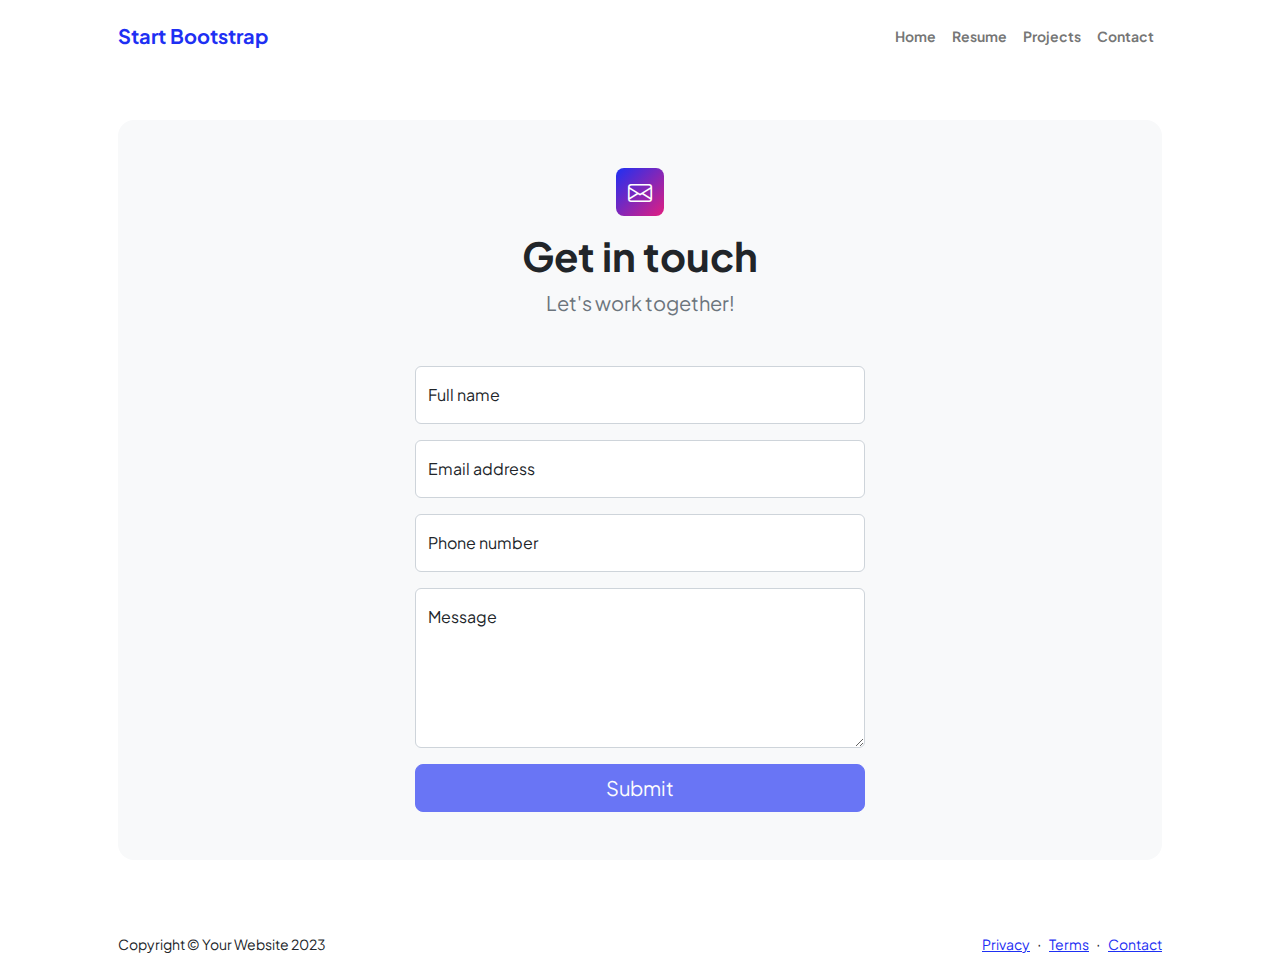
==== contact.html @ 64f983ca "template ausgesucht" ====
<!DOCTYPE html>
<html lang="en">
    <head>
        <meta charset="utf-8" />
        <meta name="viewport" content="width=device-width, initial-scale=1, shrink-to-fit=no" />
        <meta name="description" content />
        <meta name="author" content />
        <title>Modern Business - Start Bootstrap Template</title>
        <!-- Favicon-->
        <link rel="icon" type="image/x-icon" href="assets/favicon.ico" />
        <!-- Custom Google font-->
        <link rel="preconnect" href="https://fonts.googleapis.com" />
        <link rel="preconnect" href="https://fonts.gstatic.com" crossorigin />
        <link href="https://fonts.googleapis.com/css2?family=Plus+Jakarta+Sans:wght@100;200;300;400;500;600;700;800;900&amp;display=swap" rel="stylesheet" />
        <!-- Bootstrap icons-->
        <link href="https://cdn.jsdelivr.net/npm/bootstrap-icons@1.8.1/font/bootstrap-icons.css" rel="stylesheet" />
        <!-- Core theme CSS (includes Bootstrap)-->
        <link href="css/styles.css" rel="stylesheet" />
    </head>
    <body class="d-flex flex-column">
        <main class="flex-shrink-0">
            <!-- Navigation-->
            <nav class="navbar navbar-expand-lg navbar-light bg-white py-3">
                <div class="container px-5">
                    <a class="navbar-brand" href="index.html"><span class="fw-bolder text-primary">Start Bootstrap</span></a>
                    <button class="navbar-toggler" type="button" data-bs-toggle="collapse" data-bs-target="#navbarSupportedContent" aria-controls="navbarSupportedContent" aria-expanded="false" aria-label="Toggle navigation"><span class="navbar-toggler-icon"></span></button>
                    <div class="collapse navbar-collapse" id="navbarSupportedContent">
                        <ul class="navbar-nav ms-auto mb-2 mb-lg-0 small fw-bolder">
                            <li class="nav-item"><a class="nav-link" href="index.html">Home</a></li>
                            <li class="nav-item"><a class="nav-link" href="resume.html">Resume</a></li>
                            <li class="nav-item"><a class="nav-link" href="projects.html">Projects</a></li>
                            <li class="nav-item"><a class="nav-link" href="contact.html">Contact</a></li>
                        </ul>
                    </div>
                </div>
            </nav>
            <!-- Page content-->
            <section class="py-5">
                <div class="container px-5">
                    <!-- Contact form-->
                    <div class="bg-light rounded-4 py-5 px-4 px-md-5">
                        <div class="text-center mb-5">
                            <div class="feature bg-primary bg-gradient-primary-to-secondary text-white rounded-3 mb-3"><i class="bi bi-envelope"></i></div>
                            <h1 class="fw-bolder">Get in touch</h1>
                            <p class="lead fw-normal text-muted mb-0">Let's work together!</p>
                        </div>
                        <div class="row gx-5 justify-content-center">
                            <div class="col-lg-8 col-xl-6">
                                <!-- * * * * * * * * * * * * * * *-->
                                <!-- * * SB Forms Contact Form * *-->
                                <!-- * * * * * * * * * * * * * * *-->
                                <!-- This form is pre-integrated with SB Forms.-->
                                <!-- To make this form functional, sign up at-->
                                <!-- https://startbootstrap.com/solution/contact-forms-->
                                <!-- to get an API token!-->
                                <form id="contactForm" data-sb-form-api-token="API_TOKEN">
                                    <!-- Name input-->
                                    <div class="form-floating mb-3">
                                        <input class="form-control" id="name" type="text" placeholder="Enter your name..." data-sb-validations="required" />
                                        <label for="name">Full name</label>
                                        <div class="invalid-feedback" data-sb-feedback="name:required">A name is required.</div>
                                    </div>
                                    <!-- Email address input-->
                                    <div class="form-floating mb-3">
                                        <input class="form-control" id="email" type="email" placeholder="name@example.com" data-sb-validations="required,email" />
                                        <label for="email">Email address</label>
                                        <div class="invalid-feedback" data-sb-feedback="email:required">An email is required.</div>
                                        <div class="invalid-feedback" data-sb-feedback="email:email">Email is not valid.</div>
                                    </div>
                                    <!-- Phone number input-->
                                    <div class="form-floating mb-3">
                                        <input class="form-control" id="phone" type="tel" placeholder="(123) 456-7890" data-sb-validations="required" />
                                        <label for="phone">Phone number</label>
                                        <div class="invalid-feedback" data-sb-feedback="phone:required">A phone number is required.</div>
                                    </div>
                                    <!-- Message input-->
                                    <div class="form-floating mb-3">
                                        <textarea class="form-control" id="message" type="text" placeholder="Enter your message here..." style="height: 10rem" data-sb-validations="required"></textarea>
                                        <label for="message">Message</label>
                                        <div class="invalid-feedback" data-sb-feedback="message:required">A message is required.</div>
                                    </div>
                                    <!-- Submit success message-->
                                    <!---->
                                    <!-- This is what your users will see when the form-->
                                    <!-- has successfully submitted-->
                                    <div class="d-none" id="submitSuccessMessage">
                                        <div class="text-center mb-3">
                                            <div class="fw-bolder">Form submission successful!</div>
                                            To activate this form, sign up at
                                            <br />
                                            <a href="https://startbootstrap.com/solution/contact-forms">https://startbootstrap.com/solution/contact-forms</a>
                                        </div>
                                    </div>
                                    <!-- Submit error message-->
                                    <!---->
                                    <!-- This is what your users will see when there is-->
                                    <!-- an error submitting the form-->
                                    <div class="d-none" id="submitErrorMessage"><div class="text-center text-danger mb-3">Error sending message!</div></div>
                                    <!-- Submit Button-->
                                    <div class="d-grid"><button class="btn btn-primary btn-lg disabled" id="submitButton" type="submit">Submit</button></div>
                                </form>
                            </div>
                        </div>
                    </div>
                </div>
            </section>
        </main>
        <!-- Footer-->
        <footer class="bg-white py-4 mt-auto">
            <div class="container px-5">
                <div class="row align-items-center justify-content-between flex-column flex-sm-row">
                    <div class="col-auto"><div class="small m-0">Copyright &copy; Your Website 2023</div></div>
                    <div class="col-auto">
                        <a class="small" href="#!">Privacy</a>
                        <span class="mx-1">&middot;</span>
                        <a class="small" href="#!">Terms</a>
                        <span class="mx-1">&middot;</span>
                        <a class="small" href="#!">Contact</a>
                    </div>
                </div>
            </div>
        </footer>
        <!-- Bootstrap core JS-->
        <script src="https://cdn.jsdelivr.net/npm/bootstrap@5.2.3/dist/js/bootstrap.bundle.min.js"></script>
        <!-- Core theme JS-->
        <script src="js/scripts.js"></script>
        <!-- * * * * * * * * * * * * * * * * * * * * * * * * * * * * * * * * * * * * * * * *-->
        <!-- * *                               SB Forms JS                               * *-->
        <!-- * * Activate your form at https://startbootstrap.com/solution/contact-forms * *-->
        <!-- * * * * * * * * * * * * * * * * * * * * * * * * * * * * * * * * * * * * * * * *-->
        <script src="https://cdn.startbootstrap.com/sb-forms-latest.js"></script>
    </body>
</html>
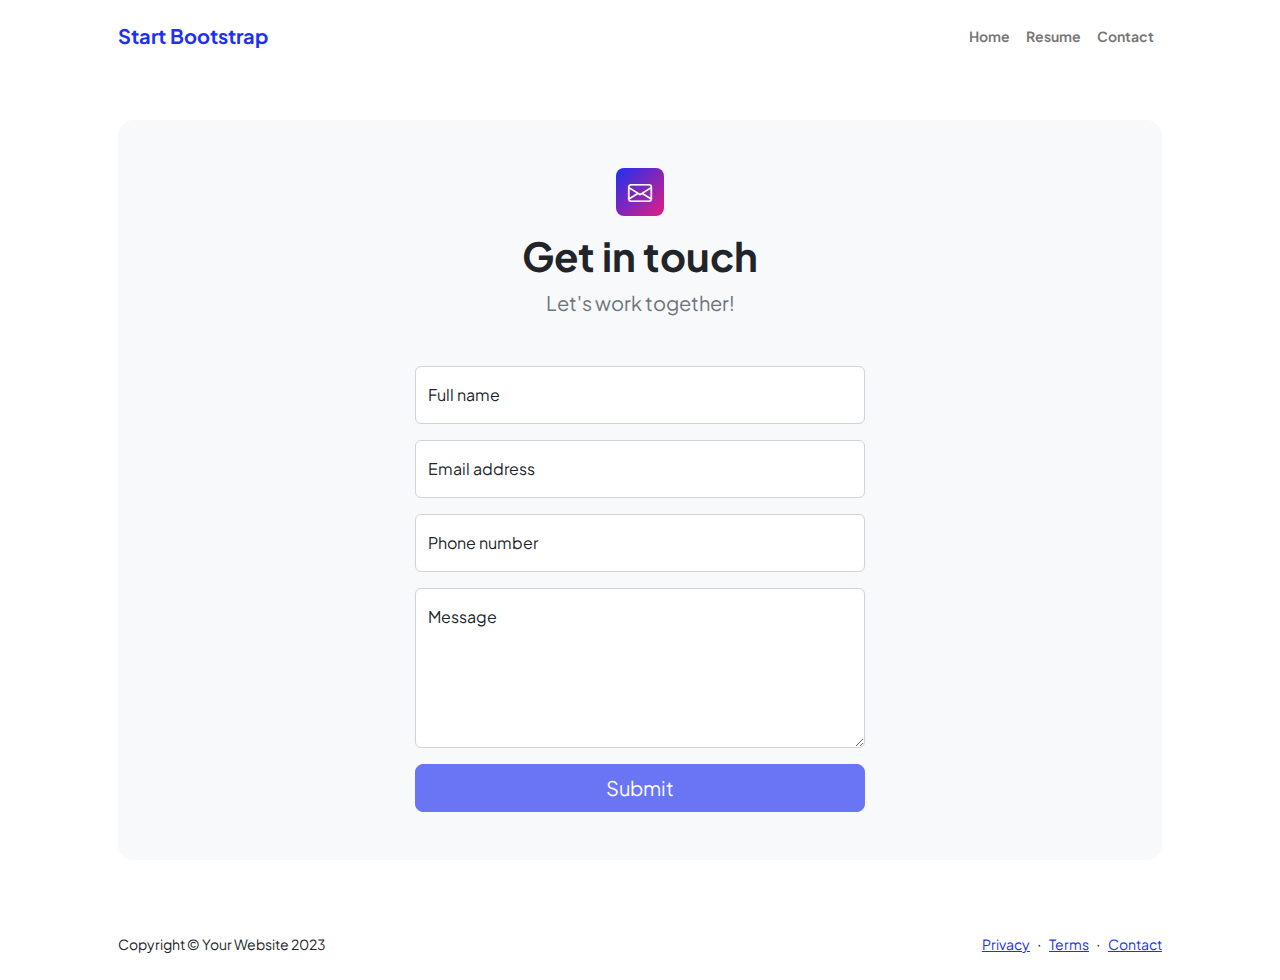
==== commit 33668404: "Bereich "Projects" entfernt" ====
--- a/contact.html
+++ b/contact.html
@@ -1,133 +1,232 @@
 <!DOCTYPE html>
 <html lang="en">
-    <head>
-        <meta charset="utf-8" />
-        <meta name="viewport" content="width=device-width, initial-scale=1, shrink-to-fit=no" />
-        <meta name="description" content />
-        <meta name="author" content />
-        <title>Modern Business - Start Bootstrap Template</title>
-        <!-- Favicon-->
-        <link rel="icon" type="image/x-icon" href="assets/favicon.ico" />
-        <!-- Custom Google font-->
-        <link rel="preconnect" href="https://fonts.googleapis.com" />
-        <link rel="preconnect" href="https://fonts.gstatic.com" crossorigin />
-        <link href="https://fonts.googleapis.com/css2?family=Plus+Jakarta+Sans:wght@100;200;300;400;500;600;700;800;900&amp;display=swap" rel="stylesheet" />
-        <!-- Bootstrap icons-->
-        <link href="https://cdn.jsdelivr.net/npm/bootstrap-icons@1.8.1/font/bootstrap-icons.css" rel="stylesheet" />
-        <!-- Core theme CSS (includes Bootstrap)-->
-        <link href="css/styles.css" rel="stylesheet" />
-    </head>
-    <body class="d-flex flex-column">
-        <main class="flex-shrink-0">
-            <!-- Navigation-->
-            <nav class="navbar navbar-expand-lg navbar-light bg-white py-3">
-                <div class="container px-5">
-                    <a class="navbar-brand" href="index.html"><span class="fw-bolder text-primary">Start Bootstrap</span></a>
-                    <button class="navbar-toggler" type="button" data-bs-toggle="collapse" data-bs-target="#navbarSupportedContent" aria-controls="navbarSupportedContent" aria-expanded="false" aria-label="Toggle navigation"><span class="navbar-toggler-icon"></span></button>
-                    <div class="collapse navbar-collapse" id="navbarSupportedContent">
-                        <ul class="navbar-nav ms-auto mb-2 mb-lg-0 small fw-bolder">
-                            <li class="nav-item"><a class="nav-link" href="index.html">Home</a></li>
-                            <li class="nav-item"><a class="nav-link" href="resume.html">Resume</a></li>
-                            <li class="nav-item"><a class="nav-link" href="projects.html">Projects</a></li>
-                            <li class="nav-item"><a class="nav-link" href="contact.html">Contact</a></li>
-                        </ul>
-                    </div>
-                </div>
-            </nav>
-            <!-- Page content-->
-            <section class="py-5">
-                <div class="container px-5">
-                    <!-- Contact form-->
-                    <div class="bg-light rounded-4 py-5 px-4 px-md-5">
-                        <div class="text-center mb-5">
-                            <div class="feature bg-primary bg-gradient-primary-to-secondary text-white rounded-3 mb-3"><i class="bi bi-envelope"></i></div>
-                            <h1 class="fw-bolder">Get in touch</h1>
-                            <p class="lead fw-normal text-muted mb-0">Let's work together!</p>
-                        </div>
-                        <div class="row gx-5 justify-content-center">
-                            <div class="col-lg-8 col-xl-6">
-                                <!-- * * * * * * * * * * * * * * *-->
-                                <!-- * * SB Forms Contact Form * *-->
-                                <!-- * * * * * * * * * * * * * * *-->
-                                <!-- This form is pre-integrated with SB Forms.-->
-                                <!-- To make this form functional, sign up at-->
-                                <!-- https://startbootstrap.com/solution/contact-forms-->
-                                <!-- to get an API token!-->
-                                <form id="contactForm" data-sb-form-api-token="API_TOKEN">
-                                    <!-- Name input-->
-                                    <div class="form-floating mb-3">
-                                        <input class="form-control" id="name" type="text" placeholder="Enter your name..." data-sb-validations="required" />
-                                        <label for="name">Full name</label>
-                                        <div class="invalid-feedback" data-sb-feedback="name:required">A name is required.</div>
-                                    </div>
-                                    <!-- Email address input-->
-                                    <div class="form-floating mb-3">
-                                        <input class="form-control" id="email" type="email" placeholder="name@example.com" data-sb-validations="required,email" />
-                                        <label for="email">Email address</label>
-                                        <div class="invalid-feedback" data-sb-feedback="email:required">An email is required.</div>
-                                        <div class="invalid-feedback" data-sb-feedback="email:email">Email is not valid.</div>
-                                    </div>
-                                    <!-- Phone number input-->
-                                    <div class="form-floating mb-3">
-                                        <input class="form-control" id="phone" type="tel" placeholder="(123) 456-7890" data-sb-validations="required" />
-                                        <label for="phone">Phone number</label>
-                                        <div class="invalid-feedback" data-sb-feedback="phone:required">A phone number is required.</div>
-                                    </div>
-                                    <!-- Message input-->
-                                    <div class="form-floating mb-3">
-                                        <textarea class="form-control" id="message" type="text" placeholder="Enter your message here..." style="height: 10rem" data-sb-validations="required"></textarea>
-                                        <label for="message">Message</label>
-                                        <div class="invalid-feedback" data-sb-feedback="message:required">A message is required.</div>
-                                    </div>
-                                    <!-- Submit success message-->
-                                    <!---->
-                                    <!-- This is what your users will see when the form-->
-                                    <!-- has successfully submitted-->
-                                    <div class="d-none" id="submitSuccessMessage">
-                                        <div class="text-center mb-3">
-                                            <div class="fw-bolder">Form submission successful!</div>
-                                            To activate this form, sign up at
-                                            <br />
-                                            <a href="https://startbootstrap.com/solution/contact-forms">https://startbootstrap.com/solution/contact-forms</a>
-                                        </div>
-                                    </div>
-                                    <!-- Submit error message-->
-                                    <!---->
-                                    <!-- This is what your users will see when there is-->
-                                    <!-- an error submitting the form-->
-                                    <div class="d-none" id="submitErrorMessage"><div class="text-center text-danger mb-3">Error sending message!</div></div>
-                                    <!-- Submit Button-->
-                                    <div class="d-grid"><button class="btn btn-primary btn-lg disabled" id="submitButton" type="submit">Submit</button></div>
-                                </form>
-                            </div>
-                        </div>
-                    </div>
-                </div>
-            </section>
-        </main>
-        <!-- Footer-->
-        <footer class="bg-white py-4 mt-auto">
-            <div class="container px-5">
-                <div class="row align-items-center justify-content-between flex-column flex-sm-row">
-                    <div class="col-auto"><div class="small m-0">Copyright &copy; Your Website 2023</div></div>
-                    <div class="col-auto">
-                        <a class="small" href="#!">Privacy</a>
-                        <span class="mx-1">&middot;</span>
-                        <a class="small" href="#!">Terms</a>
-                        <span class="mx-1">&middot;</span>
-                        <a class="small" href="#!">Contact</a>
-                    </div>
-                </div>
+  <head>
+    <meta charset="utf-8" />
+    <meta
+      name="viewport"
+      content="width=device-width, initial-scale=1, shrink-to-fit=no"
+    />
+    <meta name="description" content />
+    <meta name="author" content />
+    <title>Modern Business - Start Bootstrap Template</title>
+    <!-- Favicon-->
+    <link rel="icon" type="image/x-icon" href="assets/favicon.ico" />
+    <!-- Custom Google font-->
+    <link rel="preconnect" href="https://fonts.googleapis.com" />
+    <link rel="preconnect" href="https://fonts.gstatic.com" crossorigin />
+    <link
+      href="https://fonts.googleapis.com/css2?family=Plus+Jakarta+Sans:wght@100;200;300;400;500;600;700;800;900&amp;display=swap"
+      rel="stylesheet"
+    />
+    <!-- Bootstrap icons-->
+    <link
+      href="https://cdn.jsdelivr.net/npm/bootstrap-icons@1.8.1/font/bootstrap-icons.css"
+      rel="stylesheet"
+    />
+    <!-- Core theme CSS (includes Bootstrap)-->
+    <link href="css/styles.css" rel="stylesheet" />
+  </head>
+  <body class="d-flex flex-column">
+    <main class="flex-shrink-0">
+      <!-- Navigation-->
+      <nav class="navbar navbar-expand-lg navbar-light bg-white py-3">
+        <div class="container px-5">
+          <a class="navbar-brand" href="index.html"
+            ><span class="fw-bolder text-primary">Start Bootstrap</span></a
+          >
+          <button
+            class="navbar-toggler"
+            type="button"
+            data-bs-toggle="collapse"
+            data-bs-target="#navbarSupportedContent"
+            aria-controls="navbarSupportedContent"
+            aria-expanded="false"
+            aria-label="Toggle navigation"
+          >
+            <span class="navbar-toggler-icon"></span>
+          </button>
+          <div class="collapse navbar-collapse" id="navbarSupportedContent">
+            <ul class="navbar-nav ms-auto mb-2 mb-lg-0 small fw-bolder">
+              <li class="nav-item">
+                <a class="nav-link" href="index.html">Home</a>
+              </li>
+              <li class="nav-item">
+                <a class="nav-link" href="resume.html">Resume</a>
+              </li>
+              <li class="nav-item">
+                <a class="nav-link" href="contact.html">Contact</a>
+              </li>
+            </ul>
+          </div>
+        </div>
+      </nav>
+      <!-- Page content-->
+      <section class="py-5">
+        <div class="container px-5">
+          <!-- Contact form-->
+          <div class="bg-light rounded-4 py-5 px-4 px-md-5">
+            <div class="text-center mb-5">
+              <div
+                class="feature bg-primary bg-gradient-primary-to-secondary text-white rounded-3 mb-3"
+              >
+                <i class="bi bi-envelope"></i>
+              </div>
+              <h1 class="fw-bolder">Get in touch</h1>
+              <p class="lead fw-normal text-muted mb-0">Let's work together!</p>
             </div>
-        </footer>
-        <!-- Bootstrap core JS-->
-        <script src="https://cdn.jsdelivr.net/npm/bootstrap@5.2.3/dist/js/bootstrap.bundle.min.js"></script>
-        <!-- Core theme JS-->
-        <script src="js/scripts.js"></script>
-        <!-- * * * * * * * * * * * * * * * * * * * * * * * * * * * * * * * * * * * * * * * *-->
-        <!-- * *                               SB Forms JS                               * *-->
-        <!-- * * Activate your form at https://startbootstrap.com/solution/contact-forms * *-->
-        <!-- * * * * * * * * * * * * * * * * * * * * * * * * * * * * * * * * * * * * * * * *-->
-        <script src="https://cdn.startbootstrap.com/sb-forms-latest.js"></script>
-    </body>
+            <div class="row gx-5 justify-content-center">
+              <div class="col-lg-8 col-xl-6">
+                <!-- * * * * * * * * * * * * * * *-->
+                <!-- * * SB Forms Contact Form * *-->
+                <!-- * * * * * * * * * * * * * * *-->
+                <!-- This form is pre-integrated with SB Forms.-->
+                <!-- To make this form functional, sign up at-->
+                <!-- https://startbootstrap.com/solution/contact-forms-->
+                <!-- to get an API token!-->
+                <form id="contactForm" data-sb-form-api-token="API_TOKEN">
+                  <!-- Name input-->
+                  <div class="form-floating mb-3">
+                    <input
+                      class="form-control"
+                      id="name"
+                      type="text"
+                      placeholder="Enter your name..."
+                      data-sb-validations="required"
+                    />
+                    <label for="name">Full name</label>
+                    <div
+                      class="invalid-feedback"
+                      data-sb-feedback="name:required"
+                    >
+                      A name is required.
+                    </div>
+                  </div>
+                  <!-- Email address input-->
+                  <div class="form-floating mb-3">
+                    <input
+                      class="form-control"
+                      id="email"
+                      type="email"
+                      placeholder="name@example.com"
+                      data-sb-validations="required,email"
+                    />
+                    <label for="email">Email address</label>
+                    <div
+                      class="invalid-feedback"
+                      data-sb-feedback="email:required"
+                    >
+                      An email is required.
+                    </div>
+                    <div
+                      class="invalid-feedback"
+                      data-sb-feedback="email:email"
+                    >
+                      Email is not valid.
+                    </div>
+                  </div>
+                  <!-- Phone number input-->
+                  <div class="form-floating mb-3">
+                    <input
+                      class="form-control"
+                      id="phone"
+                      type="tel"
+                      placeholder="(123) 456-7890"
+                      data-sb-validations="required"
+                    />
+                    <label for="phone">Phone number</label>
+                    <div
+                      class="invalid-feedback"
+                      data-sb-feedback="phone:required"
+                    >
+                      A phone number is required.
+                    </div>
+                  </div>
+                  <!-- Message input-->
+                  <div class="form-floating mb-3">
+                    <textarea
+                      class="form-control"
+                      id="message"
+                      type="text"
+                      placeholder="Enter your message here..."
+                      style="height: 10rem"
+                      data-sb-validations="required"
+                    ></textarea>
+                    <label for="message">Message</label>
+                    <div
+                      class="invalid-feedback"
+                      data-sb-feedback="message:required"
+                    >
+                      A message is required.
+                    </div>
+                  </div>
+                  <!-- Submit success message-->
+                  <!---->
+                  <!-- This is what your users will see when the form-->
+                  <!-- has successfully submitted-->
+                  <div class="d-none" id="submitSuccessMessage">
+                    <div class="text-center mb-3">
+                      <div class="fw-bolder">Form submission successful!</div>
+                      To activate this form, sign up at
+                      <br />
+                      <a
+                        href="https://startbootstrap.com/solution/contact-forms"
+                        >https://startbootstrap.com/solution/contact-forms</a
+                      >
+                    </div>
+                  </div>
+                  <!-- Submit error message-->
+                  <!---->
+                  <!-- This is what your users will see when there is-->
+                  <!-- an error submitting the form-->
+                  <div class="d-none" id="submitErrorMessage">
+                    <div class="text-center text-danger mb-3">
+                      Error sending message!
+                    </div>
+                  </div>
+                  <!-- Submit Button-->
+                  <div class="d-grid">
+                    <button
+                      class="btn btn-primary btn-lg disabled"
+                      id="submitButton"
+                      type="submit"
+                    >
+                      Submit
+                    </button>
+                  </div>
+                </form>
+              </div>
+            </div>
+          </div>
+        </div>
+      </section>
+    </main>
+    <!-- Footer-->
+    <footer class="bg-white py-4 mt-auto">
+      <div class="container px-5">
+        <div
+          class="row align-items-center justify-content-between flex-column flex-sm-row"
+        >
+          <div class="col-auto">
+            <div class="small m-0">Copyright &copy; Your Website 2023</div>
+          </div>
+          <div class="col-auto">
+            <a class="small" href="#!">Privacy</a>
+            <span class="mx-1">&middot;</span>
+            <a class="small" href="#!">Terms</a>
+            <span class="mx-1">&middot;</span>
+            <a class="small" href="#!">Contact</a>
+          </div>
+        </div>
+      </div>
+    </footer>
+    <!-- Bootstrap core JS-->
+    <script src="https://cdn.jsdelivr.net/npm/bootstrap@5.2.3/dist/js/bootstrap.bundle.min.js"></script>
+    <!-- Core theme JS-->
+    <script src="js/scripts.js"></script>
+    <!-- * * * * * * * * * * * * * * * * * * * * * * * * * * * * * * * * * * * * * * * *-->
+    <!-- * *                               SB Forms JS                               * *-->
+    <!-- * * Activate your form at https://startbootstrap.com/solution/contact-forms * *-->
+    <!-- * * * * * * * * * * * * * * * * * * * * * * * * * * * * * * * * * * * * * * * *-->
+    <script src="https://cdn.startbootstrap.com/sb-forms-latest.js"></script>
+  </body>
 </html>
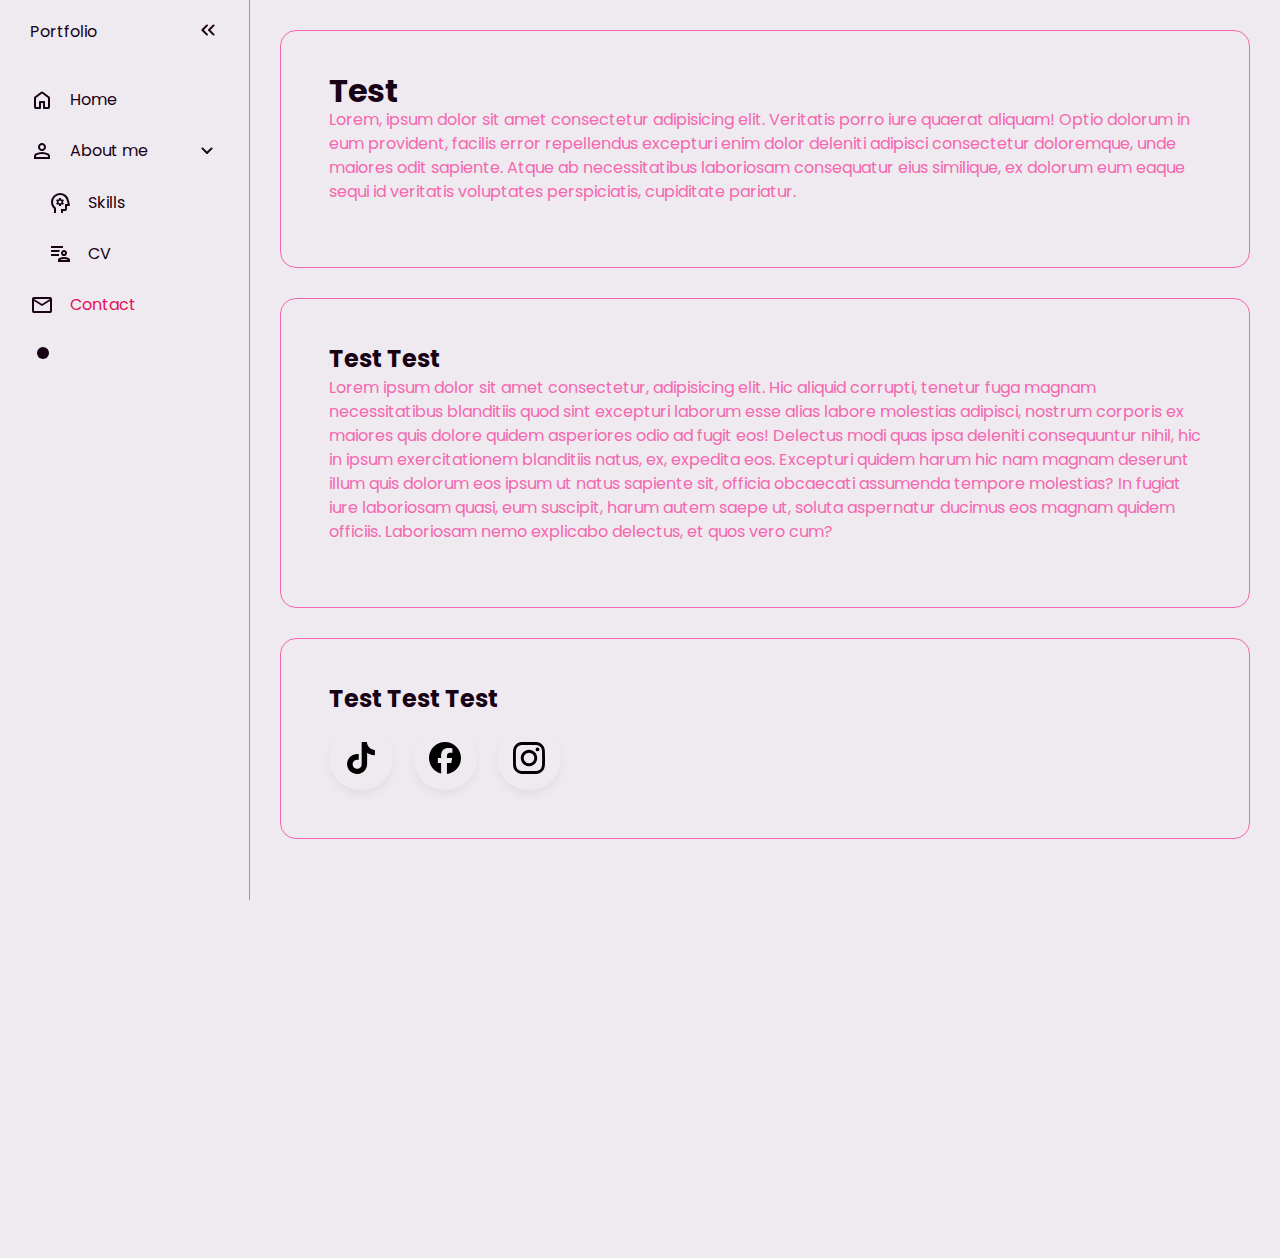
==== commit a93714cf: "ich gebe auf part 209483920" ====
--- a/contact.html
+++ b/contact.html
@@ -1,232 +1,253 @@
 <!DOCTYPE html>
 <html lang="en">
   <head>
-    <meta charset="utf-8" />
-    <meta
-      name="viewport"
-      content="width=device-width, initial-scale=1, shrink-to-fit=no"
-    />
-    <meta name="description" content />
-    <meta name="author" content />
-    <title>Modern Business - Start Bootstrap Template</title>
-    <!-- Favicon-->
-    <link rel="icon" type="image/x-icon" href="assets/favicon.ico" />
-    <!-- Custom Google font-->
-    <link rel="preconnect" href="https://fonts.googleapis.com" />
-    <link rel="preconnect" href="https://fonts.gstatic.com" crossorigin />
-    <link
-      href="https://fonts.googleapis.com/css2?family=Plus+Jakarta+Sans:wght@100;200;300;400;500;600;700;800;900&amp;display=swap"
-      rel="stylesheet"
-    />
-    <!-- Bootstrap icons-->
-    <link
-      href="https://cdn.jsdelivr.net/npm/bootstrap-icons@1.8.1/font/bootstrap-icons.css"
-      rel="stylesheet"
-    />
-    <!-- Core theme CSS (includes Bootstrap)-->
-    <link href="css/styles.css" rel="stylesheet" />
+    <meta charset="UTF-8" />
+    <meta name="viewport" content="width=device-width, initial-scale=1.0" />
+    <title>Portfolio - Lirim Zahiri</title>
+    <link rel="stylesheet" href="styles.css" />
+    <link rel="icon" type="image/x-icon" href="favicon.ico" />
+    <script type="text/javascript" src="scripts.js" defer></script>
   </head>
-  <body class="d-flex flex-column">
-    <main class="flex-shrink-0">
-      <!-- Navigation-->
-      <nav class="navbar navbar-expand-lg navbar-light bg-white py-3">
-        <div class="container px-5">
-          <a class="navbar-brand" href="index.html"
-            ><span class="fw-bolder text-primary">Start Bootstrap</span></a
+  <body>
+    <!-- Ab hier Sidebar, muss auf allen Seiten gleich sein -->
+    <nav id="sidebar">
+      <ul>
+        <li>
+          <span class="logo">Portfolio</span>
+          <button onclick="toggleSidebar()" id="toggle-btn">
+            <svg
+              xmlns="http://www.w3.org/2000/svg"
+              height="24px"
+              viewBox="0 -960 960 960"
+              width="24px"
+              fill="#e8eaed"
+            >
+              <path
+                d="m313-480 155 156q11 11 11.5 27.5T468-268q-11 11-28 11t-28-11L228-452q-6-6-8.5-13t-2.5-15q0-8 2.5-15t8.5-13l184-184q11-11 27.5-11.5T468-692q11 11 11 28t-11 28L313-480Zm264 0 155 156q11 11 11.5 27.5T732-268q-11 11-28 11t-28-11L492-452q-6-6-8.5-13t-2.5-15q0-8 2.5-15t8.5-13l184-184q11-11 27.5-11.5T732-692q11 11 11 28t-11 28L577-480Z"
+              />
+            </svg>
+          </button>
+        </li>
+        <li>
+          <a href="index.html">
+            <svg
+              xmlns="http://www.w3.org/2000/svg"
+              height="24px"
+              viewBox="0 -960 960 960"
+              width="24px"
+              fill="#e8eaed"
+            >
+              <path
+                d="M240-200h120v-200q0-17 11.5-28.5T400-440h160q17 0 28.5 11.5T600-400v200h120v-360L480-740 240-560v360Zm-80 0v-360q0-19 8.5-36t23.5-28l240-180q21-16 48-16t48 16l240 180q15 11 23.5 28t8.5 36v360q0 33-23.5 56.5T720-120H560q-17 0-28.5-11.5T520-160v-200h-80v200q0 17-11.5 28.5T400-120H240q-33 0-56.5-23.5T160-200Zm320-270Z"
+              />
+            </svg>
+            <span>Home</span>
+          </a>
+        </li>
+        <li>
+          <button onclick="toggleSubMenu(this)" class="dropdown-btn">
+            <svg
+              xmlns="http://www.w3.org/2000/svg"
+              height="24px"
+              viewBox="0 -960 960 960"
+              width="24px"
+              fill="#e8eaed"
+            >
+              <path
+                d="M480-480q-66 0-113-47t-47-113q0-66 47-113t113-47q66 0 113 47t47 113q0 66-47 113t-113 47ZM160-160v-112q0-34 17.5-62.5T224-378q62-31 126-46.5T480-440q66 0 130 15.5T736-378q29 15 46.5 43.5T800-272v112H160Zm80-80h480v-32q0-11-5.5-20T700-306q-54-27-109-40.5T480-360q-56 0-111 13.5T260-306q-9 5-14.5 14t-5.5 20v32Zm240-320q33 0 56.5-23.5T560-640q0-33-23.5-56.5T480-720q-33 0-56.5 23.5T400-640q0 33 23.5 56.5T480-560Zm0-80Zm0 400Z"
+              />
+            </svg>
+            <span>About me</span>
+            <svg
+              xmlns="http://www.w3.org/2000/svg"
+              height="24px"
+              viewBox="0 -960 960 960"
+              width="24px"
+              fill="#e8eaed"
+            >
+              <path
+                d="M480-361q-8 0-15-2.5t-13-8.5L268-556q-11-11-11-28t11-28q11-11 28-11t28 11l156 156 156-156q11-11 28-11t28 11q11 11 11 28t-11 28L508-372q-6 6-13 8.5t-15 2.5Z"
+              />
+            </svg>
+          </button>
+          <ul class="sub-menu">
+            <div>
+              <li>
+                <a href="skills.html">
+                  <svg
+                    xmlns="http://www.w3.org/2000/svg"
+                    height="24px"
+                    viewBox="0 -960 960 960"
+                    width="24px"
+                    fill="#e8eaed"
+                  >
+                    <path
+                      d="M240-80v-172q-57-52-88.5-121.5T120-520q0-150 105-255t255-105q125 0 221.5 73.5T827-615l52 205q5 19-7 34.5T840-360h-80v120q0 33-23.5 56.5T680-160h-80v80h-80v-160h160v-200h108l-38-155q-23-91-98-148t-172-57q-116 0-198 81t-82 197q0 60 24.5 114t69.5 96l26 24v208h-80Zm254-360Zm-54 80h80l6-50q8-3 14.5-7t11.5-9l46 20 40-68-40-30q2-8 2-16t-2-16l40-30-40-68-46 20q-5-5-11.5-9t-14.5-7l-6-50h-80l-6 50q-8 3-14.5 7t-11.5 9l-46-20-40 68 40 30q-2 8-2 16t2 16l-40 30 40 68 46-20q5 5 11.5 9t14.5 7l6 50Zm40-100q-25 0-42.5-17.5T420-520q0-25 17.5-42.5T480-580q25 0 42.5 17.5T540-520q0 25-17.5 42.5T480-460Z"
+                    />
+                  </svg>
+                  <span>Skills</span></a
+                >
+              </li>
+              <li>
+                <a href="cv.html">
+                  <svg
+                    xmlns="http://www.w3.org/2000/svg"
+                    height="24px"
+                    viewBox="0 -960 960 960"
+                    width="24px"
+                    fill="#e8eaed"
+                  >
+                    <path
+                      d="M640-400q-50 0-85-35t-35-85q0-50 35-85t85-35q50 0 85 35t35 85q0 50-35 85t-85 35ZM400-160v-76q0-21 10-40t28-30q45-27 95.5-40.5T640-360q56 0 106.5 13.5T842-306q18 11 28 30t10 40v76H400Zm86-80h308q-35-20-74-30t-80-10q-41 0-80 10t-74 30Zm154-240q17 0 28.5-11.5T680-520q0-17-11.5-28.5T640-560q-17 0-28.5 11.5T600-520q0 17 11.5 28.5T640-480Zm0-40Zm0 280ZM120-400v-80h320v80H120Zm0-320v-80h480v80H120Zm324 160H120v-80h360q-14 17-22.5 37T444-560Z"
+                    />
+                  </svg>
+                  <span>CV</span></a
+                >
+              </li>
+            </div>
+          </ul>
+        </li>
+        <li class="active">
+          <a href="contact.html">
+            <svg
+              xmlns="http://www.w3.org/2000/svg"
+              height="24px"
+              viewBox="0 -960 960 960"
+              width="24px"
+              fill="#e8eaed"
+            >
+              <path
+                d="M160-160q-33 0-56.5-23.5T80-240v-480q0-33 23.5-56.5T160-800h640q33 0 56.5 23.5T880-720v480q0 33-23.5 56.5T800-160H160Zm320-280L160-640v400h640v-400L480-440Zm0-80 320-200H160l320 200ZM160-640v-80 480-400Z"
+              />
+            </svg>
+            <span>Contact</span>
+          </a>
+        </li>
+        <li>
+          <button
+            class="theme-toggle"
+            id="theme-toggle"
+            title="Toggles light & dark"
+            aria-label="auto"
+            aria-live="polite"
           >
-          <button
-            class="navbar-toggler"
-            type="button"
-            data-bs-toggle="collapse"
-            data-bs-target="#navbarSupportedContent"
-            aria-controls="navbarSupportedContent"
-            aria-expanded="false"
-            aria-label="Toggle navigation"
-          >
-            <span class="navbar-toggler-icon"></span>
+            <svg
+              class="sun-and-moon"
+              aria-hidden="true"
+              width="24"
+              height="24"
+              viewBox="0 0 24 24"
+            >
+              <mask class="moon" id="moon-mask">
+                <rect x="0" y="0" width="100%" height="100%" fill="white" />
+                <circle cx="24" cy="10" r="6" fill="black" />
+              </mask>
+              <circle
+                class="sun"
+                cx="12"
+                cy="12"
+                r="6"
+                mask="url(#moon-mask)"
+                fill="currentColor"
+              />
+              <g class="sun-beams" stroke="currentColor">
+                <line x1="12" y1="1" x2="12" y2="3" />
+                <line x1="12" y1="21" x2="12" y2="23" />
+                <line x1="4.22" y1="4.22" x2="5.64" y2="5.64" />
+                <line x1="18.36" y1="18.36" x2="19.78" y2="19.78" />
+                <line x1="1" y1="12" x2="3" y2="12" />
+                <line x1="21" y1="12" x2="23" y2="12" />
+                <line x1="4.22" y1="19.78" x2="5.64" y2="18.36" />
+                <line x1="18.36" y1="5.64" x2="19.78" y2="4.22" />
+              </g>
+            </svg>
           </button>
-          <div class="collapse navbar-collapse" id="navbarSupportedContent">
-            <ul class="navbar-nav ms-auto mb-2 mb-lg-0 small fw-bolder">
-              <li class="nav-item">
-                <a class="nav-link" href="index.html">Home</a>
-              </li>
-              <li class="nav-item">
-                <a class="nav-link" href="resume.html">Resume</a>
-              </li>
-              <li class="nav-item">
-                <a class="nav-link" href="contact.html">Contact</a>
-              </li>
-            </ul>
-          </div>
+        </li>
+      </ul>
+    </nav>
+    <!-- Bis hier Sidebar, muss auf allen Seiten gleich sein -->
+    <main>
+      <div class="container">
+        <h1>Test</h1>
+        <p>
+          Lorem, ipsum dolor sit amet consectetur adipisicing elit. Veritatis
+          porro iure quaerat aliquam! Optio dolorum in eum provident, facilis
+          error repellendus excepturi enim dolor deleniti adipisci consectetur
+          doloremque, unde maiores odit sapiente. Atque ab necessitatibus
+          laboriosam consequatur eius similique, ex dolorum eum eaque sequi id
+          veritatis voluptates perspiciatis, cupiditate pariatur.
+        </p>
+      </div>
+      <div class="container">
+        <h2>Test Test</h2>
+        <p>
+          Lorem ipsum dolor sit amet consectetur, adipisicing elit. Hic aliquid
+          corrupti, tenetur fuga magnam necessitatibus blanditiis quod sint
+          excepturi laborum esse alias labore molestias adipisci, nostrum
+          corporis ex maiores quis dolore quidem asperiores odio ad fugit eos!
+          Delectus modi quas ipsa deleniti consequuntur nihil, hic in ipsum
+          exercitationem blanditiis natus, ex, expedita eos. Excepturi quidem
+          harum hic nam magnam deserunt illum quis dolorum eos ipsum ut natus
+          sapiente sit, officia obcaecati assumenda tempore molestias? In fugiat
+          iure laboriosam quasi, eum suscipit, harum autem saepe ut, soluta
+          aspernatur ducimus eos magnam quidem officiis. Laboriosam nemo
+          explicabo delectus, et quos vero cum?
+        </p>
+      </div>
+      <div class="container">
+        <h2>Test Test Test</h2>
+        <p></p>
+        <div class="socials-container">
+          <a data-social="TikTok" style="--accent-color: #38142a" href="#">
+            <svg
+              role="img"
+              viewBox="0 0 24 24"
+              xmlns="http://www.w3.org/2000/svg"
+            >
+              <title>TikTok</title>
+              <path
+                d="M12.525.02c1.31-.02 2.61-.01 3.91-.02.08 1.53.63 3.09 1.75 4.17 1.12 1.11 2.7 1.62 4.24 1.79v4.03c-1.44-.05-2.89-.35-4.2-.97-.57-.26-1.1-.59-1.62-.93-.01 2.92.01 5.84-.02 8.75-.08 1.4-.54 2.79-1.35 3.94-1.31 1.92-3.58 3.17-5.91 3.21-1.43.08-2.86-.31-4.08-1.03-2.02-1.19-3.44-3.37-3.65-5.71-.02-.5-.03-1-.01-1.49.18-1.9 1.12-3.72 2.58-4.96 1.66-1.44 3.98-2.13 6.15-1.72.02 1.48-.04 2.96-.04 4.44-.99-.32-2.15-.23-3.02.37-.63.41-1.11 1.04-1.36 1.75-.21.51-.15 1.07-.14 1.61.24 1.64 1.82 3.02 3.5 2.87 1.12-.01 2.19-.66 2.77-1.61.19-.33.4-.67.41-1.06.1-1.79.06-3.57.07-5.36.01-4.03-.01-8.05.02-12.07z"
+              />
+            </svg>
+          </a>
+          <a data-social="Facebook" style="--accent-color: #106bff" href="#">
+            <svg
+              role="img"
+              viewBox="0 0 24 24"
+              xmlns="http://www.w3.org/2000/svg"
+            >
+              <title>Facebook</title>
+              <path
+                d="M9.101 23.691v-7.98H6.627v-3.667h2.474v-1.58c0-4.085 1.848-5.978 5.858-5.978.401 0 .955.042 1.468.103a8.68 8.68 0 0 1 1.141.195v3.325a8.623 8.623 0 0 0-.653-.036 26.805 26.805 0 0 0-.733-.009c-.707 0-1.259.096-1.675.309a1.686 1.686 0 0 0-.679.622c-.258.42-.374.995-.374 1.752v1.297h3.919l-.386 2.103-.287 1.564h-3.246v8.245C19.396 23.238 24 18.179 24 12.044c0-6.627-5.373-12-12-12s-12 5.373-12 12c0 5.628 3.874 10.35 9.101 11.647Z"
+              />
+            </svg>
+          </a>
+          <a data-social="Instagram" style="--accent-color: #fe107c" href="#">
+            <svg
+              role="img"
+              viewBox="0 0 24 24"
+              xmlns="http://www.w3.org/2000/svg"
+            >
+              <title>Instagram</title>
+              <path
+                d="M7.0301.084c-1.2768.0602-2.1487.264-2.911.5634-.7888.3075-1.4575.72-2.1228 1.3877-.6652.6677-1.075 1.3368-1.3802 2.127-.2954.7638-.4956 1.6365-.552 2.914-.0564 1.2775-.0689 1.6882-.0626 4.947.0062 3.2586.0206 3.6671.0825 4.9473.061 1.2765.264 2.1482.5635 2.9107.308.7889.72 1.4573 1.388 2.1228.6679.6655 1.3365 1.0743 2.1285 1.38.7632.295 1.6361.4961 2.9134.552 1.2773.056 1.6884.069 4.9462.0627 3.2578-.0062 3.668-.0207 4.9478-.0814 1.28-.0607 2.147-.2652 2.9098-.5633.7889-.3086 1.4578-.72 2.1228-1.3881.665-.6682 1.0745-1.3378 1.3795-2.1284.2957-.7632.4966-1.636.552-2.9124.056-1.2809.0692-1.6898.063-4.948-.0063-3.2583-.021-3.6668-.0817-4.9465-.0607-1.2797-.264-2.1487-.5633-2.9117-.3084-.7889-.72-1.4568-1.3876-2.1228C21.2982 1.33 20.628.9208 19.8378.6165 19.074.321 18.2017.1197 16.9244.0645 15.6471.0093 15.236-.005 11.977.0014 8.718.0076 8.31.0215 7.0301.0839m.1402 21.6932c-1.17-.0509-1.8053-.2453-2.2287-.408-.5606-.216-.96-.4771-1.3819-.895-.422-.4178-.6811-.8186-.9-1.378-.1644-.4234-.3624-1.058-.4171-2.228-.0595-1.2645-.072-1.6442-.079-4.848-.007-3.2037.0053-3.583.0607-4.848.05-1.169.2456-1.805.408-2.2282.216-.5613.4762-.96.895-1.3816.4188-.4217.8184-.6814 1.3783-.9003.423-.1651 1.0575-.3614 2.227-.4171 1.2655-.06 1.6447-.072 4.848-.079 3.2033-.007 3.5835.005 4.8495.0608 1.169.0508 1.8053.2445 2.228.408.5608.216.96.4754 1.3816.895.4217.4194.6816.8176.9005 1.3787.1653.4217.3617 1.056.4169 2.2263.0602 1.2655.0739 1.645.0796 4.848.0058 3.203-.0055 3.5834-.061 4.848-.051 1.17-.245 1.8055-.408 2.2294-.216.5604-.4763.96-.8954 1.3814-.419.4215-.8181.6811-1.3783.9-.4224.1649-1.0577.3617-2.2262.4174-1.2656.0595-1.6448.072-4.8493.079-3.2045.007-3.5825-.006-4.848-.0608M16.953 5.5864A1.44 1.44 0 1 0 18.39 4.144a1.44 1.44 0 0 0-1.437 1.4424M5.8385 12.012c.0067 3.4032 2.7706 6.1557 6.173 6.1493 3.4026-.0065 6.157-2.7701 6.1506-6.1733-.0065-3.4032-2.771-6.1565-6.174-6.1498-3.403.0067-6.156 2.771-6.1496 6.1738M8 12.0077a4 4 0 1 1 4.008 3.9921A3.9996 3.9996 0 0 1 8 12.0077"
+              />
+            </svg>
+          </a>
         </div>
-      </nav>
-      <!-- Page content-->
-      <section class="py-5">
-        <div class="container px-5">
-          <!-- Contact form-->
-          <div class="bg-light rounded-4 py-5 px-4 px-md-5">
-            <div class="text-center mb-5">
-              <div
-                class="feature bg-primary bg-gradient-primary-to-secondary text-white rounded-3 mb-3"
-              >
-                <i class="bi bi-envelope"></i>
-              </div>
-              <h1 class="fw-bolder">Get in touch</h1>
-              <p class="lead fw-normal text-muted mb-0">Let's work together!</p>
-            </div>
-            <div class="row gx-5 justify-content-center">
-              <div class="col-lg-8 col-xl-6">
-                <!-- * * * * * * * * * * * * * * *-->
-                <!-- * * SB Forms Contact Form * *-->
-                <!-- * * * * * * * * * * * * * * *-->
-                <!-- This form is pre-integrated with SB Forms.-->
-                <!-- To make this form functional, sign up at-->
-                <!-- https://startbootstrap.com/solution/contact-forms-->
-                <!-- to get an API token!-->
-                <form id="contactForm" data-sb-form-api-token="API_TOKEN">
-                  <!-- Name input-->
-                  <div class="form-floating mb-3">
-                    <input
-                      class="form-control"
-                      id="name"
-                      type="text"
-                      placeholder="Enter your name..."
-                      data-sb-validations="required"
-                    />
-                    <label for="name">Full name</label>
-                    <div
-                      class="invalid-feedback"
-                      data-sb-feedback="name:required"
-                    >
-                      A name is required.
-                    </div>
-                  </div>
-                  <!-- Email address input-->
-                  <div class="form-floating mb-3">
-                    <input
-                      class="form-control"
-                      id="email"
-                      type="email"
-                      placeholder="name@example.com"
-                      data-sb-validations="required,email"
-                    />
-                    <label for="email">Email address</label>
-                    <div
-                      class="invalid-feedback"
-                      data-sb-feedback="email:required"
-                    >
-                      An email is required.
-                    </div>
-                    <div
-                      class="invalid-feedback"
-                      data-sb-feedback="email:email"
-                    >
-                      Email is not valid.
-                    </div>
-                  </div>
-                  <!-- Phone number input-->
-                  <div class="form-floating mb-3">
-                    <input
-                      class="form-control"
-                      id="phone"
-                      type="tel"
-                      placeholder="(123) 456-7890"
-                      data-sb-validations="required"
-                    />
-                    <label for="phone">Phone number</label>
-                    <div
-                      class="invalid-feedback"
-                      data-sb-feedback="phone:required"
-                    >
-                      A phone number is required.
-                    </div>
-                  </div>
-                  <!-- Message input-->
-                  <div class="form-floating mb-3">
-                    <textarea
-                      class="form-control"
-                      id="message"
-                      type="text"
-                      placeholder="Enter your message here..."
-                      style="height: 10rem"
-                      data-sb-validations="required"
-                    ></textarea>
-                    <label for="message">Message</label>
-                    <div
-                      class="invalid-feedback"
-                      data-sb-feedback="message:required"
-                    >
-                      A message is required.
-                    </div>
-                  </div>
-                  <!-- Submit success message-->
-                  <!---->
-                  <!-- This is what your users will see when the form-->
-                  <!-- has successfully submitted-->
-                  <div class="d-none" id="submitSuccessMessage">
-                    <div class="text-center mb-3">
-                      <div class="fw-bolder">Form submission successful!</div>
-                      To activate this form, sign up at
-                      <br />
-                      <a
-                        href="https://startbootstrap.com/solution/contact-forms"
-                        >https://startbootstrap.com/solution/contact-forms</a
-                      >
-                    </div>
-                  </div>
-                  <!-- Submit error message-->
-                  <!---->
-                  <!-- This is what your users will see when there is-->
-                  <!-- an error submitting the form-->
-                  <div class="d-none" id="submitErrorMessage">
-                    <div class="text-center text-danger mb-3">
-                      Error sending message!
-                    </div>
-                  </div>
-                  <!-- Submit Button-->
-                  <div class="d-grid">
-                    <button
-                      class="btn btn-primary btn-lg disabled"
-                      id="submitButton"
-                      type="submit"
-                    >
-                      Submit
-                    </button>
-                  </div>
-                </form>
-              </div>
-            </div>
-          </div>
-        </div>
-      </section>
+      </div>
+      <div>
+        <iframe
+          style="border-radius: 12px"
+          src="https://open.spotify.com/embed/playlist/4vAqlpztaXnpecau8xwU8S?utm_source=generator"
+          width="100%"
+          height="352"
+          frameborder="0"
+          allowfullscreen=""
+          allow="autoplay; clipboard-write; encrypted-media; fullscreen; picture-in-picture"
+          loading="lazy"
+        ></iframe>
+      </div>
     </main>
-    <!-- Footer-->
-    <footer class="bg-white py-4 mt-auto">
-      <div class="container px-5">
-        <div
-          class="row align-items-center justify-content-between flex-column flex-sm-row"
-        >
-          <div class="col-auto">
-            <div class="small m-0">Copyright &copy; Your Website 2023</div>
-          </div>
-          <div class="col-auto">
-            <a class="small" href="#!">Privacy</a>
-            <span class="mx-1">&middot;</span>
-            <a class="small" href="#!">Terms</a>
-            <span class="mx-1">&middot;</span>
-            <a class="small" href="#!">Contact</a>
-          </div>
-        </div>
-      </div>
-    </footer>
-    <!-- Bootstrap core JS-->
-    <script src="https://cdn.jsdelivr.net/npm/bootstrap@5.2.3/dist/js/bootstrap.bundle.min.js"></script>
-    <!-- Core theme JS-->
-    <script src="js/scripts.js"></script>
-    <!-- * * * * * * * * * * * * * * * * * * * * * * * * * * * * * * * * * * * * * * * *-->
-    <!-- * *                               SB Forms JS                               * *-->
-    <!-- * * Activate your form at https://startbootstrap.com/solution/contact-forms * *-->
-    <!-- * * * * * * * * * * * * * * * * * * * * * * * * * * * * * * * * * * * * * * * *-->
-    <script src="https://cdn.startbootstrap.com/sb-forms-latest.js"></script>
   </body>
 </html>
--- a/styles.css
+++ b/styles.css
@@ -0,0 +1,620 @@
+@import url("https://fonts.googleapis.com/css2?family=Poppins:ital,wght@0,100;0,200;0,300;0,400;0,500;0,600;0,700;0,800;0,900;1,100;1,200;1,300;1,400;1,500;1,600;1,700;1,800;1,900&display=swap");
+
+:root[data-theme="dark"] {
+  --text: #fde5fa;
+  --background: #160215;
+  --primary: #d831ca;
+  --secondary: #970b54;
+  --accent: #ee1d64;
+}
+
+:root[data-theme="light"] {
+  --text: #180215;
+  --background: #efeaef;
+  --primary: #ce27c0;
+  --secondary: #f467b0;
+  --accent: #e41157;
+}
+
+* {
+  margin: 0;
+  padding: 0;
+}
+
+html {
+  font-family: Poppins, "Segoe UI", Tahoma, Geneva, Verdana, sans-serif;
+  line-height: 1.5rem;
+}
+
+body {
+  min-height: 100vh;
+  min-height: 100dvh;
+  background-color: var(--background);
+  color: var(--text);
+  display: grid;
+  grid-template-columns: auto 1fr;
+}
+
+#sidebar {
+  box-sizing: border-box;
+  height: 100vh;
+  width: 250px;
+  padding: 5px 1em;
+  background-color: var(--background);
+  border-right: 1px solid var(--secondary);
+  position: sticky;
+  top: 0;
+  align-self: start;
+  transition: 300ms ease-in-out;
+  overflow: hidden;
+  text-wrap: nowrap;
+}
+
+#sidebar.close {
+  padding: 5px;
+  width: 60px;
+}
+
+#sidebar ul {
+  list-style: none;
+}
+
+#sidebar > ul > li:first-child {
+  display: flex;
+  justify-content: flex-end;
+  margin-bottom: 16px;
+}
+
+#sidebar ul li.active a {
+  color: var(--accent);
+}
+
+#sidebar a,
+#sidebar .dropdown-btn,
+#sidebar .logo {
+  border-radius: 0.5em;
+  padding: 0.85em;
+  text-decoration: none;
+  color: var(--text);
+  display: flex;
+  align-items: center;
+  gap: 1em;
+}
+
+.dropdown-btn {
+  width: 100%;
+  text-align: left;
+  background: none;
+  border: none;
+  font: inherit;
+  cursor: pointer;
+}
+
+#sidebar svg {
+  flex-shrink: 0;
+  fill: var(--text);
+}
+
+#sidebar a span,
+#sidebar .dropdown-btn span {
+  flex-grow: 1;
+}
+
+#sidebar a:hover,
+#sidebar .dropdown-btn:hover {
+  background-color: var(--primary);
+}
+
+#sidebar .sub-menu {
+  display: grid;
+  grid-template-rows: 0fr;
+  transition: 300ms ease-in-out;
+}
+
+#sidebar .sub-menu.show {
+  grid-template-rows: 1fr;
+}
+
+.dropdown-btn svg {
+  transition: 200ms ease;
+}
+
+.rotate svg:last-child {
+  rotate: 180deg;
+}
+
+#sidebar .sub-menu a {
+  padding-left: 2em;
+}
+
+#toggle-btn {
+  margin-left: auto;
+  padding: 1em;
+  border: none;
+  border-radius: 0.5em;
+  background: none;
+  cursor: pointer;
+
+  svg {
+    transition: rotate 150ms ease;
+  }
+}
+
+#toggle-btn:hover {
+  background-color: var(--primary);
+}
+
+main {
+  padding: min(30px, 7%);
+}
+
+main p {
+  color: var(--secondary);
+  margin-top: 5px;
+  margin-bottom: 15px;
+}
+
+.container {
+  border: 1px solid var(--secondary);
+  border-radius: 1em;
+  margin-bottom: 30px;
+  padding: min(3em, 15%);
+}
+
+@media (max-width: 800px) {
+  body {
+    grid-template-columns: 1fr;
+  }
+
+  main {
+    padding: 2em 1em 60px 1em;
+  }
+
+  .container {
+    border: none;
+    padding: 0;
+  }
+
+  #sidebar {
+    height: 60px;
+    width: 100%;
+    border-right: none;
+    border-top: 1px solid var(--secondary);
+    padding: 0;
+    position: fixed;
+    top: unset;
+    bottom: 0;
+
+    > ul {
+      padding: 0;
+      display: grid;
+      grid-auto-columns: 60px;
+      grid-auto-flow: column;
+      align-items: center;
+      overflow-x: scroll;
+    }
+
+    ul li {
+      height: 100%;
+    }
+
+    ul a,
+    ul .dropdown-btn {
+      width: 60px;
+      height: 60px;
+      padding: 0;
+      border-radius: 0;
+      justify-content: center;
+    }
+
+    ul li span,
+    ul li:first-child,
+    .dropdown-btn svg:last-child {
+      display: none;
+    }
+
+    ul li .sub-menu.show {
+      position: fixed;
+      bottom: 60px;
+      left: 0;
+      box-sizing: border-box;
+      height: 60px;
+      width: 100%;
+      background-color: var(--primary);
+      border-top: 1px solid var(--secondary);
+      display: flex;
+      justify-content: center;
+
+      > div {
+        overflow-x: auto;
+      }
+
+      li {
+        display: inline-flex;
+      }
+
+      a {
+        box-sizing: border-box;
+        padding: 1em;
+        width: auto;
+        justify-content: center;
+      }
+    }
+  }
+}
+
+.socials-container {
+  display: flex;
+  gap: 20px;
+}
+
+.socials-container a {
+  background-color: var(--background);
+  padding: 1em;
+  border-radius: 50%;
+  height: 64px;
+  width: 64px;
+  box-sizing: border-box;
+  flex-shrink: 0;
+  display: grid;
+  place-items: center;
+  box-shadow: 0 5px 10px rgba(0, 0, 0, 0.05);
+}
+
+.socials-container a svg {
+  height: 32px;
+}
+
+.socials-container a::before {
+  content: attr(data-social);
+  position: absolute;
+  background-color: var(--accent);
+  color: white;
+  text-decoration: none;
+  padding: 0.5em 1em;
+  border-radius: 100px;
+  box-shadow: 0 5px 10px rgba(0, 0, 0, 0.05);
+  transform: translateY(-30px) rotate(25deg);
+  opacity: 0;
+  transition: 200ms cubic-bezier(0.42, 0, 0.44, 1.68);
+}
+
+.socials-container a:hover {
+  background-color: var(--accent);
+  fill: white;
+}
+
+.socials-container a::after {
+  content: "";
+  position: absolute;
+  height: 0;
+  width: 0;
+  border-left: 8px solid transparent;
+  border-right: 8px solid transparent;
+  border-top: 10px solid var(--accent);
+  transform: translateY(0) rotate(25deg);
+  opacity: 0;
+  transition: 200ms cubic-bezier(0.42, 0, 0.44, 1.68);
+}
+
+.socials-container a:hover::before {
+  transform: translateY(-65px) rotate(0);
+  opacity: 1;
+}
+
+.socials-container a:hover::after {
+  transform: translateY(-42px) rotate(0);
+  opacity: 1;
+}
+
+.skills-container {
+  display: flex;
+  flex-wrap: wrap;
+  gap: 20px;
+}
+
+.skill {
+  width: 100%;
+  max-width: 300px;
+  border: 1px solid var(--secondary);
+  border-radius: 10px;
+  padding: 20px;
+  position: relative;
+  color: var(--text);
+  transition: background-color 0.3s ease, color 0.3s ease, box-shadow 0.3s ease;
+}
+
+.skill:hover {
+  background-color: var(--primary);
+  color: var(--background);
+  box-shadow: 0 4px 10px rgba(0, 0, 0, 0.3);
+}
+
+.skill:hover::after {
+  content: attr(data-skill) "%";
+  position: absolute;
+  top: 10px;
+  right: 10px;
+  background-color: var(--accent);
+  color: var(--background);
+  padding: 5px 10px;
+  border-radius: 5px;
+  font-size: 14px;
+  white-space: nowrap;
+  box-shadow: 0 2px 5px rgba(0, 0, 0, 0.2);
+}
+
+.progress-bar {
+  background-color: var(--secondary);
+  height: 15px;
+  border-radius: 5px;
+  overflow: hidden;
+  position: relative;
+}
+
+.progress-bar .progress {
+  height: 100%;
+  background: linear-gradient(90deg, var(--primary), var(--accent));
+  transition: width 1s ease-in-out;
+}
+
+.theme-switcher {
+  position: absolute;
+  bottom: 20px;
+  left: 20px;
+}
+
+#theme-toggle {
+  display: flex;
+  align-items: center;
+  gap: 10px;
+  padding: 10px 15px;
+  background: none;
+  border: none;
+  border-radius: 0;
+  color: var(--text);
+  cursor: pointer;
+  transition: background-color 0.3s ease, color 0.3s ease;
+}
+
+#theme-toggle:hover {
+  background-color: var(--accent);
+  color: white;
+}
+
+.sun-and-moon > :is(.moon, .sun, .sun-beams) {
+  transform-origin: center;
+}
+
+.sun-and-moon > :is(.moon, .sun) {
+  fill: var(--accent);
+}
+
+.theme-toggle:is(:hover, :focus-visible) > .sun-and-moon > :is(.moon, .sun) {
+  fill: var(--accent);
+}
+
+@import "https://unpkg.com/open-props/easings.min.css";
+
+.sun-and-moon > :is(.moon, .sun, .sun-beams) {
+  transform-origin: center;
+}
+
+.sun-and-moon > :is(.moon, .sun) {
+  fill: var(--icon-fill);
+}
+
+.theme-toggle:is(:hover, :focus-visible) > .sun-and-moon > :is(.moon, .sun) {
+  fill: var(--icon-fill-hover);
+}
+
+.sun-and-moon > .sun-beams {
+  stroke: var(--icon-fill);
+  stroke-width: 2px;
+}
+
+.theme-toggle:is(:hover, :focus-visible) .sun-and-moon > .sun-beams {
+  stroke: var(--icon-fill-hover);
+}
+
+[data-theme="dark"] .sun-and-moon > .sun {
+  transform: scale(1.75);
+}
+
+[data-theme="dark"] .sun-and-moon > .sun-beams {
+  opacity: 0;
+}
+
+[data-theme="dark"] .sun-and-moon > .moon > circle {
+  transform: translateX(-7px);
+}
+
+@supports (cx: 1) {
+  [data-theme="dark"] .sun-and-moon > .moon > circle {
+    cx: 17;
+    transform: translateX(0);
+  }
+}
+
+@media (prefers-reduced-motion: no-preference) {
+  .sun-and-moon > .sun {
+    transition: transform 0.5s var(--ease-elastic-3);
+  }
+
+  .sun-and-moon > .sun-beams {
+    transition: transform 0.5s var(--ease-elastic-4), opacity 0.5s var(--ease-3);
+  }
+
+  .sun-and-moon .moon > circle {
+    transition: transform 0.25s var(--ease-out-5);
+  }
+
+  @supports (cx: 1) {
+    .sun-and-moon .moon > circle {
+      transition: cx 0.25s var(--ease-out-5);
+    }
+  }
+
+  [data-theme="dark"] .sun-and-moon > .sun {
+    transition-timing-function: var(--ease-3);
+    transition-duration: 0.25s;
+    transform: scale(1.75);
+  }
+
+  [data-theme="dark"] .sun-and-moon > .sun-beams {
+    transition-duration: 0.15s;
+    transform: rotateZ(-25deg);
+  }
+
+  [data-theme="dark"] .sun-and-moon > .moon > circle {
+    transition-duration: 0.5s;
+    transition-delay: 0.25s;
+  }
+}
+
+.cv-container {
+  max-width: 900px;
+  margin: 0 auto;
+  background-color: var(--background);
+  border-radius: 15px;
+  box-shadow: 0 10px 30px rgba(0, 0, 0, 0.1);
+  padding: 30px;
+  transition: background-color 0.3s ease;
+}
+
+@import url("https://fonts.googleapis.com/css?family=Montserrat:400,500,600");
+.timeline {
+  position: relative;
+  margin: 50px auto;
+  padding: 40px 0;
+  width: 900px;
+  box-sizing: border-box;
+}
+.timeline:before {
+  content: "";
+  position: absolute;
+  left: 50%;
+  width: 2px;
+  height: 100%;
+  background: #c5c5c5;
+}
+.timeline ul {
+  padding: 0;
+  margin: 0;
+}
+.timeline ul li {
+  list-style: none;
+  position: relative;
+  width: 50%;
+  padding: 20px 40px;
+  box-sizing: border-box;
+}
+.timeline ul li:nth-child(odd) {
+  float: left;
+  text-align: right;
+  clear: both;
+}
+.timeline ul li:nth-child(even) {
+  float: right;
+  text-align: left;
+  clear: both;
+}
+.content {
+  padding-bottom: 20px;
+}
+.timeline ul li:nth-child(odd):before {
+  content: "";
+  position: absolute;
+  width: 10px;
+  height: 10px;
+  top: 24px;
+  right: -6px;
+  background: rgba(233, 33, 99, 1);
+  border-radius: 50%;
+  box-shadow: 0 0 0 3px rgba(233, 33, 99, 0.2);
+}
+.timeline ul li:nth-child(even):before {
+  content: "";
+  position: absolute;
+  width: 10px;
+  height: 10px;
+  top: 24px;
+  left: -4px;
+  background: rgba(233, 33, 99, 1);
+  border-radius: 50%;
+  box-shadow: 0 0 0 3px rgba(233, 33, 99, 0.2);
+}
+.timeline ul li h3 {
+  padding: 0;
+  margin: 0;
+  color: rgba(233, 33, 99, 1);
+  font-weight: 600;
+}
+.timeline ul li p {
+  margin: 10px 0 0;
+  padding: 0;
+}
+.timeline ul li .time h4 {
+  margin: 0;
+  padding: 0;
+  font-size: 14px;
+}
+.timeline ul li:nth-child(odd) .time {
+  position: absolute;
+  top: 12px;
+  right: -165px;
+  margin: 0;
+  padding: 8px 16px;
+  background: rgba(233, 33, 99, 1);
+  color: #fff;
+  border-radius: 18px;
+  box-shadow: 0 0 0 3px rgba(233, 33, 99, 0.3);
+}
+.timeline ul li:nth-child(even) .time {
+  position: absolute;
+  top: 12px;
+  left: -165px;
+  margin: 0;
+  padding: 8px 16px;
+  background: rgba(233, 33, 99, 1);
+  color: #fff;
+  border-radius: 18px;
+  box-shadow: 0 0 0 3px rgba(233, 33, 99, 0.3);
+}
+@media (max-width: 1000px) {
+  .timeline {
+    width: 100%;
+  }
+}
+@media (max-width: 767px) {
+  .timeline {
+    width: 100%;
+    padding-bottom: 0;
+  }
+  h1 {
+    font-size: 40px;
+    text-align: center;
+  }
+  .timeline:before {
+    left: 20px;
+    height: 100%;
+  }
+  .timeline ul li:nth-child(odd),
+  .timeline ul li:nth-child(even) {
+    width: 100%;
+    text-align: left;
+    padding-left: 50px;
+    padding-bottom: 50px;
+  }
+  .timeline ul li:nth-child(odd):before,
+  .timeline ul li:nth-child(even):before {
+    top: -18px;
+    left: 16px;
+  }
+  .timeline ul li:nth-child(odd) .time,
+  .timeline ul li:nth-child(even) .time {
+    top: -30px;
+    left: 50px;
+    right: inherit;
+  }
+}
